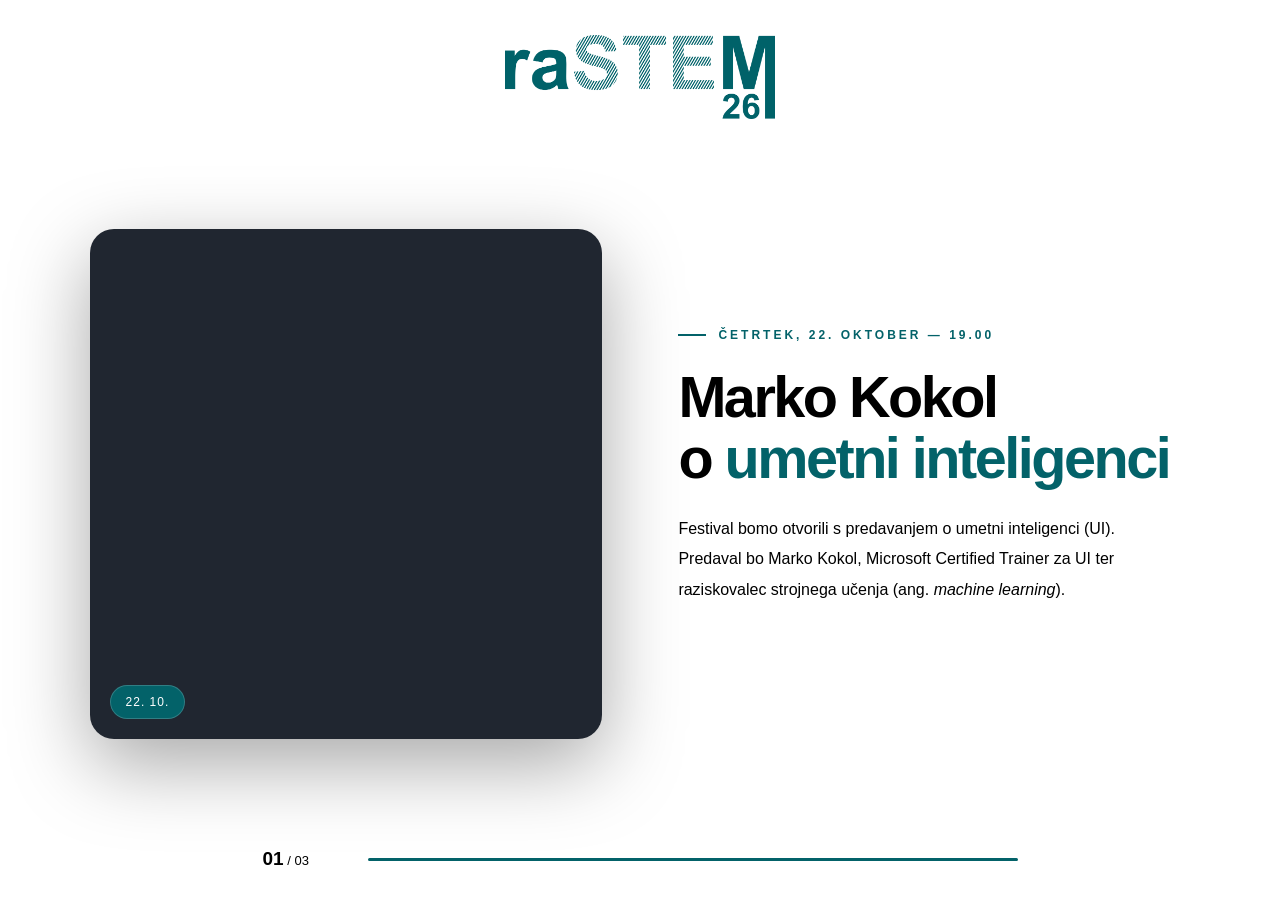
==== rastem26-slideshow-program.html @ 9f6ed9a5 "Rename index.html to rastem26-slideshow-program.html" ====
<!DOCTYPE html>
<html lang="en">

<head>
  <meta charset="UTF-8">
  <meta name="viewport" content="width=device-width, initial-scale=1.0">
  <title>RaSTEM 26</title>

  <style>
    /* ---------- GLOBAL STYLES ---------- */
    :root {
      --bg: #ffffff;
      --panel: #141821;
      --text: #000000;
      --muted: #000000;
      --accent: #036269;
      --duration: 8.3s;
    }

    * {
      margin: 0;
      padding: 0;
      box-sizing: border-box;
    }

    body {
      min-height: 100vh;
      background-color: #ffffff;
      color: var(--text);
      font-family: Inter, "Segoe UI", Arial, sans-serif;
      display: flex;
      flex-direction: column;
      padding: 0 7%;
      position: relative;
      isolation: isolate;
    }

    /*
    body::before {
      content: "";
      position: fixed;
      inset: -20%;
      z-index: -1;
      pointer-events: none;

      background: radial-gradient(ellipse at 105% 100%,
          #036269 0%,
          #036269 20%,
          transparent 35%);

      background-size: 100% 100%;
      transform-origin: 20% 15%;
      animation: ambientGlow 8s ease-in-out infinite alternate;
    }
      */

    @keyframes ambientGlow {
      0% {
        transform: scale(0.9) translate(0, 0);
        opacity: 0.5;
      }

      50% {
        transform: scale(1.05) translate(2%, 1%);
        opacity: 1;
      }

      100% {
        transform: scale(0.95) translate(-1%, 2%);
        opacity: 0.7;
      }
    }

    /* ---------- HEADER / LOGO ---------- */
    header {
      height: 130px;
      padding-top: 25px;
      display: flex;
      align-items: center;
      justify-content: center;
      position: relative;
      border-bottom: 1px solid rgba(255, 255, 255, 0.09);
    }

    .logo {
      display: flex;
      align-items: center;
      justify-content: center;
    }

    .logo img {
      display: block;
      max-width: 300px;
      max-height: 85px;
      width: auto;
      height: auto;
      object-fit: contain;
    }

    .header-label {
      color: var(--muted);
      font-size: 12px;
      letter-spacing: 2px;
      text-transform: uppercase;
    }

    /* ---------- SLIDESHOW ---------- */
    main {
      flex: 1;
      display: flex;
      align-items: center;
      justify-content: center;
      padding: 40px 0 30px;
    }

    .slideshow {
      width: 100%;
      max-width: 1250px;
    }

    .slide {
      display: none;
      grid-template-columns: 1fr 1fr;
      align-items: center;
      gap: clamp(30px, 6vw, 85px);
      animation: slideIn 0.7s ease both;
    }

    .slide.active {
      display: grid;
    }

    @keyframes slideIn {
      from {
        opacity: 0;
        transform: translateY(14px);
      }

      to {
        opacity: 1;
        transform: translateY(0);
      }
    }

    /* ---------- IMAGE COLUMN ---------- */
    .image-wrap {
      position: relative;
      height: min(58vh, 510px);
      min-height: 320px;
      overflow: hidden;
      border-radius: 24px;
      background: #202630;
      box-shadow: 0 25px 80px rgba(0, 0, 0, 0.35);
    }

    .image-wrap img {
      width: 100%;
      height: 100%;
      object-fit: cover;
      display: block;
      transition: transform 1s ease;
    }

    .slide.active .image-wrap img {
      animation: imageReveal 6s ease both;
    }

    @keyframes imageReveal {
      from {
        transform: scale(1.04);
      }

      to {
        transform: scale(1.12);
      }
    }

    .image-number {
      position: absolute;
      left: 20px;
      bottom: 20px;
      background: #036269;
      color: white;
      backdrop-filter: blur(12px);
      border: 1px solid rgba(255, 255, 255, 0.18);
      border-radius: 30px;
      padding: 9px 15px;
      font-size: 12px;
      letter-spacing: 1px;
    }

    /* ---------- TEXT COLUMN ---------- */
    .content {
      padding: 10px 0;
    }

    .eyebrow {
      display: flex;
      align-items: center;
      gap: 12px;
      color: var(--accent);
      font-size: 12px;
      font-weight: 700;
      text-transform: uppercase;
      letter-spacing: 3px;
      margin-bottom: 25px;
    }

    .eyebrow::before {
      content: "";
      width: 28px;
      height: 2px;
      background: var(--accent);
    }

    h1 {
      font-size: clamp(36px, 4.5vw, 68px);
      line-height: 1.06;
      letter-spacing: -2.5px;
      margin-bottom: 25px;
      font-weight: 750;
    }

    h1 span {
      color: var(--accent);
    }

    .description {
      max-width: 440px;
      color: var(--muted);
      font-size: 16px;
      line-height: 1.9;
      margin-bottom: 35px;
    }

    .slide-link {
      display: inline-flex;
      align-items: center;
      gap: 14px;
      color: var(--text);
      text-decoration: none;
      font-size: 13px;
      font-weight: 700;
      letter-spacing: 1px;
      text-transform: uppercase;
      transition: color 0.25s;
    }

    .slide-link:hover {
      color: var(--accent);
    }

    .arrow-circle {
      width: 42px;
      height: 42px;
      border: 1px solid rgba(255, 255, 255, 0.25);
      border-radius: 50%;
      display: grid;
      place-items: center;
      font-size: 18px;
      transition: background 0.25s, color 0.25s;
    }

    .slide-link:hover .arrow-circle {
      background: var(--accent);
      color: #101710;
    }

    /* ---------- FOOTER / CONTROLS ---------- */
    footer {
      padding: 20px 0 30px;
    }

    .footer-inner {
      display: flex;
      align-items: center;
      justify-content: space-between;
      gap: 25px;
    }

    .slide-counter {
      color: var(--muted);
      font-size: 13px;
      min-width: 80px;
    }

    .slide-counter strong {
      color: var(--text);
      font-size: 19px;
    }

    .progress-container {
      flex: none;
      width: 60%;
      max-width: 650px;
      height: 3px;
      background: #dadbdc;
      overflow: hidden;
      border-radius: 10px;
    }

    .progress-bar {
      width: 0%;
      height: 100%;
      background: var(--accent);
      transition: none;
    }

    .progress-bar.running {
      animation: progress var(--duration) linear forwards;
    }

    .footer-inner {
      justify-content: center;
    }

    .progress-container {
      flex: none;
      width: 60%;
      max-width: 650px;
    }

    @keyframes progress {
      from {
        width: 0%;
      }

      to {
        width: 100%;
      }
    }

    .controls {
      align-items: center;
      gap: 10px;
      display: none !important;
    }

    .control-btn {
      width: 44px;
      height: 44px;
      border: 1px solid rgba(255, 255, 255, 0.18);
      border-radius: 50%;
      color: var(--text);
      background: transparent;
      cursor: pointer;
      font-size: 18px;
      transition: background 0.2s, color 0.2s;
    }

    .control-btn:hover {
      background: var(--accent);
      color: #101710;
    }

    .control-btn:focus-visible,
    .slide-link:focus-visible {
      outline: 2px solid var(--accent);
      outline-offset: 4px;
    }

    /* ---------- MOBILE ---------- */
    @media (max-width: 760px) {
      body {
        padding: 0 6%;
      }

      header {
        height: 78px;
      }

      .header-label {
        font-size: 10px;
        letter-spacing: 1px;
      }

      .logo {
        font-size: 17px;
      }

      .logo-symbol {
        width: 34px;
        height: 34px;
      }

      main {
        padding: 28px 0;
      }

      .slide {
        grid-template-columns: 1fr;
        gap: 28px;
      }

      .image-wrap {
        height: 35vh;
        min-height: 230px;
        max-height: 350px;
        border-radius: 18px;
      }

      .content {
        padding: 0 2px;
      }

      .eyebrow {
        margin-bottom: 16px;
      }

      h1 {
        font-size: clamp(36px, 9vw, 54px);
        letter-spacing: -1.5px;
        margin-bottom: 18px;
      }

      .description {
        font-size: 14px;
        line-height: 1.8;
        margin-bottom: 22px;
      }

      footer {
        padding: 15px 0 22px;
      }

      .footer-inner {
        gap: 12px;
      }

      .slide-counter {
        min-width: 65px;
        font-size: 11px;
      }

      .slide-counter strong {
        font-size: 16px;
      }

      .control-btn {
        width: 38px;
        height: 38px;
      }

      .controls {
        gap: 6px;
      }
    }

    @media (prefers-reduced-motion: reduce) {

      *,
      *::before,
      *::after {
        animation-duration: 0.01ms !important;
        transition-duration: 0.01ms !important;
      }
    }
  </style>
</head>

<body>

  <!-- HEADER -->
  <header>
    <div class="logo">
      <img src="logo.png" alt="My Logo">
    </div>
  </header>

  <!-- MAIN SLIDESHOW -->
  <main>
    <div class="slideshow" aria-live="polite">

      <!-- SLIDE 1 -->
      <section class="slide active" aria-label="Slide 1 of 3">
        <div class="image-wrap">
          <img src="https://i.ibb.co/5hpwjkB6/kokol.jpg">
          <div class="image-number">22. 10.</div>
        </div>

        <div class="content">
          <div class="eyebrow">četrtek, 22. oktober — 19.00</div>
          <h1>Marko Kokol<br>o <span>umetni inteligenci</span></h1>
          <p class="description">
            Festival bomo otvorili s predavanjem o umetni inteligenci (UI).<br>
            Predaval bo Marko Kokol, Microsoft Certified Trainer za UI ter raziskovalec strojnega učenja
            (ang. <i>machine learning</i>).
          </p>
        </div>
      </section>

      <!-- SLIDE 2 -->
      <section class="slide" aria-label="Slide 2 of 3">
        <div class="image-wrap">
          <img src="https://jozefstefan.org/wp_2020/wp-content/uploads/2025/10/IMG_6605-2048x1536.jpeg">
          <div class="image-number">23. 10.</div>
        </div>

        <div class="content">
          <div class="eyebrow">petek, 23. oktober — ves dan</div>
          <h1>Obiski <span>osnovnih</span><br>in <span>srednjih šol</span></h1>
          <p class="description">
            Učenci osnovnih in nižjih srednjih šol bodo spoznali naše laboratorije in opremo, predvsem pa
            se bodo preizkusili v praktičnih eksperimentih.
          </p>
        </div>
      </section>

      <!-- SLIDE 3 -->
      <section class="slide" aria-label="Slide 3 of 3">
        <div class="image-wrap">
          <img src="https://jozefstefan.org/wp_2020/wp-content/uploads/2025/10/IMG_6503-1-2048x1536.jpeg">
          <div class="image-number">24. 10.</div>
        </div>

        <div class="content">
          <div class="eyebrow">sobota, 24. oktober — 10.00-12.00</div>
          <h1><span>Tehniško<br>znanstveni</span><br>sejem</h1>
          <p class="description">
            Lahko boste izvedli eksperimente v naših laboratorijih,
            prisluhnili znanstvenim predavanjem v slovenskem, italijanskem in angleškem jeziku, spoznali naše partnerje
            ter si ogledali tehniško-znanstveni sejem.
          </p>
        </div>
      </section>

    </div>
  </main>

  <!-- FOOTER CONTROLS -->
  <footer>
    <div class="footer-inner">

      <div class="slide-counter" aria-live="off">
        <strong id="current">01</strong>
        <span> / 03</span>
      </div>

      <div class="progress-container" aria-hidden="true">
        <div class="progress-bar" id="progress"></div>
      </div>

      <div class="controls">
        <button class="control-btn" id="pauseBtn" aria-label="Pause slideshow" title="Pause">
          Ⅱ
        </button>
        <button class="control-btn" id="prevBtn" aria-label="Previous slide" title="Previous">
          ←
        </button>
        <button class="control-btn" id="nextBtn" aria-label="Next slide" title="Next">
          →
        </button>
      </div>

    </div>
  </footer>

  <script>
    // ---------- SLIDESHOW SETTINGS ----------
    const SLIDE_DURATION = 8000;

    const slides = Array.from(document.querySelectorAll(".slide"));
    const currentLabel = document.getElementById("current");
    const progress = document.getElementById("progress");
    const pauseBtn = document.getElementById("pauseBtn");
    const prevBtn = document.getElementById("prevBtn");
    const nextBtn = document.getElementById("nextBtn");

    let currentIndex = 0;
    let timer = null;
    let startedAt = 0;
    let remaining = SLIDE_DURATION;
    let isPaused = false;

    // ---------- PROGRESS BAR ----------
    function startProgress() {
      progress.style.transition = "none";
      progress.style.width = "0%";

      // Force the browser to apply the reset.
      void progress.offsetWidth;

      // Animate the bar across the slide duration.
      progress.style.transition =
        `width ${remaining}ms linear`;

      progress.style.width = "100%";
    }

    // ---------- DISPLAY SLIDE ----------
    function showSlide(index) {
      clearTimeout(timer);

      currentIndex = (index + slides.length) % slides.length;

      slides.forEach((slide, i) => {
        slide.classList.toggle("active", i === currentIndex);
        slide.setAttribute("aria-hidden", i !== currentIndex);
      });

      currentLabel.textContent =
        String(currentIndex + 1).padStart(2, "0");

      remaining = SLIDE_DURATION;
      progress.style.width = "0%";

      if (!isPaused) {
        scheduleNext();
      }
    }

    // ---------- AUTO-ADVANCE ----------
    function scheduleNext() {
      clearTimeout(timer);
      startedAt = Date.now();

      startProgress();

      timer = setTimeout(() => {
        showSlide(currentIndex + 1);
      }, remaining);
    }

    // ---------- NEXT / PREVIOUS ----------
    function nextSlide() {
      showSlide(currentIndex + 1);
    }

    function prevSlide() {
      showSlide(currentIndex - 1);
    }

    nextBtn.addEventListener("click", nextSlide);
    prevBtn.addEventListener("click", prevSlide);

    document.querySelectorAll("[data-next]").forEach(link => {
      link.addEventListener("click", event => {
        event.preventDefault();
        nextSlide();
      });
    });

    // ---------- PAUSE / RESUME ----------
    function togglePause() {
      isPaused = !isPaused;

      if (isPaused) {
        clearTimeout(timer);

        remaining = Math.max(
          0,
          remaining - (Date.now() - startedAt)
        );

        progress.style.animationPlayState = "paused";
        pauseBtn.textContent = "▶";
        pauseBtn.setAttribute("aria-label", "Resume slideshow");
        pauseBtn.title = "Resume";
      } else {
        // If the slide timer has expired, move on immediately.
        if (remaining <= 0) {
          showSlide(currentIndex + 1);
        } else {
          pauseBtn.textContent = "Ⅱ";
          pauseBtn.setAttribute("aria-label", "Pause slideshow");
          pauseBtn.title = "Pause";
          scheduleNext();
        }
      }

      if (isPaused) {
        pauseBtn.textContent = "▶";
        pauseBtn.setAttribute("aria-label", "Resume slideshow");
        pauseBtn.title = "Resume";
      }
    }

    pauseBtn.addEventListener("click", togglePause);

    // ---------- KEYBOARD NAVIGATION ----------
    document.addEventListener("keydown", event => {
      if (event.key === "ArrowRight") nextSlide();
      if (event.key === "ArrowLeft") prevSlide();

      if (event.code === "Space" &&
        !["INPUT", "TEXTAREA"].includes(document.activeElement.tagName)) {
        event.preventDefault();
        togglePause();
      }
    });

    // ---------- START ----------
    showSlide(0);
  </script>

</body>

</html>
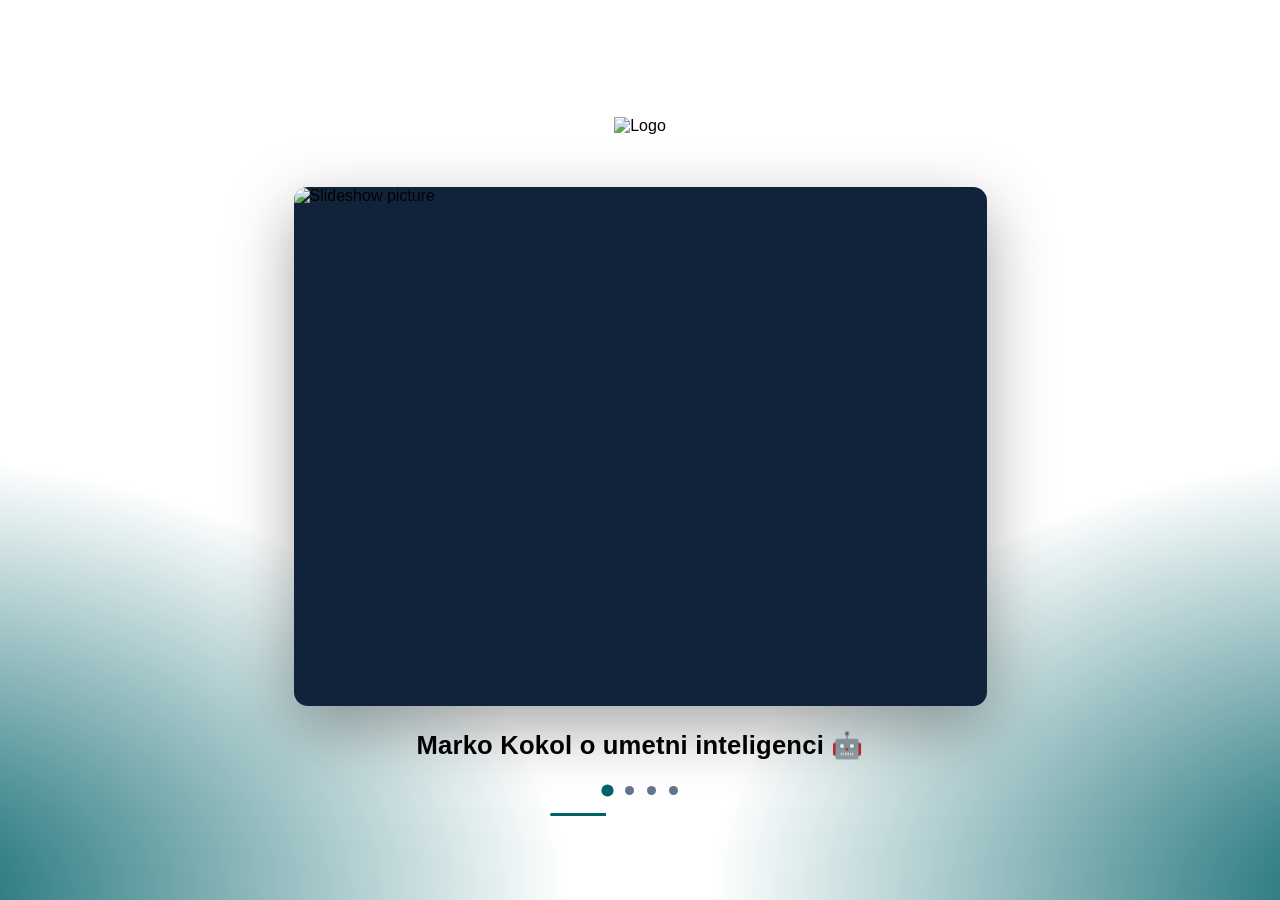
==== commit e4fa881b: "Update rastem26-slideshow-program.html" ====
--- a/rastem26-slideshow-program.html
+++ b/rastem26-slideshow-program.html
@@ -4,455 +4,205 @@
 <head>
   <meta charset="UTF-8">
   <meta name="viewport" content="width=device-width, initial-scale=1.0">
-  <title>RaSTEM 26</title>
+  <title>RaSTEM26</title>
 
   <style>
-    /* ---------- GLOBAL STYLES ---------- */
-    :root {
-      --bg: #ffffff;
-      --panel: #141821;
-      --text: #000000;
-      --muted: #000000;
-      --accent: #036269;
-      --duration: 8.3s;
-    }
-
     * {
+      box-sizing: border-box;
       margin: 0;
       padding: 0;
-      box-sizing: border-box;
+    }
+
+    :root {
+      --background: #ffffff;
+      --accent: #036269;
+      --text: #030303;
+      --muted: #a7b6ca;
     }
 
     body {
       min-height: 100vh;
-      background-color: #ffffff;
+      min-height: 100dvh;
+      font-family: Inter, "Segoe UI", Arial, sans-serif;
       color: var(--text);
-      font-family: Inter, "Segoe UI", Arial, sans-serif;
+      background:
+        radial-gradient(ellipse at 110% 100%, #036269 0%, transparent 35%),
+        radial-gradient(ellipse at -10% 100%, #036269 0%, transparent 35%);
+      display: flex;
+      align-items: center;
+      justify-content: center;
+      padding: 28px;
+      overflow: hidden;
+    }
+
+
+    .slideshow {
+      width: 100%;
+      max-width: 900px;
+      height: 100%;
       display: flex;
       flex-direction: column;
-      padding: 0 7%;
-      position: relative;
-      isolation: isolate;
-    }
-
-    /*
-    body::before {
-      content: "";
-      position: fixed;
-      inset: -20%;
-      z-index: -1;
-      pointer-events: none;
-
-      background: radial-gradient(ellipse at 105% 100%,
-          #036269 0%,
-          #036269 20%,
-          transparent 35%);
-
-      background-size: 100% 100%;
-      transform-origin: 20% 15%;
-      animation: ambientGlow 8s ease-in-out infinite alternate;
-    }
-      */
-
-    @keyframes ambientGlow {
-      0% {
-        transform: scale(0.9) translate(0, 0);
-        opacity: 0.5;
-      }
-
-      50% {
-        transform: scale(1.05) translate(2%, 1%);
-        opacity: 1;
-      }
-
-      100% {
-        transform: scale(0.95) translate(-1%, 2%);
-        opacity: 0.7;
-      }
-    }
-
-    /* ---------- HEADER / LOGO ---------- */
-    header {
-      height: 130px;
-      padding-top: 25px;
-      display: flex;
-      align-items: center;
-      justify-content: center;
-      position: relative;
-      border-bottom: 1px solid rgba(255, 255, 255, 0.09);
+      align-items: center;
+      justify-content: center;
+      gap: clamp(8px, 2vh, 18px);
+    }
+
+    .logo-container {
+      height: clamp(45px, 10vh, 85px);
+      width: 100%;
+      display: flex;
+      align-items: center;
+      justify-content: center;
+      flex-shrink: 0;
     }
 
     .logo {
-      display: flex;
-      align-items: center;
-      justify-content: center;
-    }
-
-    .logo img {
-      display: block;
-      max-width: 300px;
-      max-height: 85px;
+      max-width: min(200px, 60vw);
+      max-height: 100%;
       width: auto;
       height: auto;
       object-fit: contain;
     }
 
-    .header-label {
-      color: var(--muted);
-      font-size: 12px;
-      letter-spacing: 2px;
-      text-transform: uppercase;
-    }
-
-    /* ---------- SLIDESHOW ---------- */
-    main {
-      flex: 1;
-      display: flex;
-      align-items: center;
-      justify-content: center;
-      padding: 40px 0 30px;
-    }
-
-    .slideshow {
-      width: 100%;
-      max-width: 1250px;
-    }
-
-    .slide {
-      display: none;
-      grid-template-columns: 1fr 1fr;
-      align-items: center;
-      gap: clamp(30px, 6vw, 85px);
-      animation: slideIn 0.7s ease both;
-    }
-
-    .slide.active {
-      display: grid;
-    }
-
-    @keyframes slideIn {
-      from {
-        opacity: 0;
-        transform: translateY(14px);
-      }
-
-      to {
-        opacity: 1;
-        transform: translateY(0);
-      }
-    }
-
-    /* ---------- IMAGE COLUMN ---------- */
-    .image-wrap {
+    .picture-frame {
       position: relative;
-      height: min(58vh, 510px);
-      min-height: 320px;
+      width: min(77%, 900px, 110vh);
+      aspect-ratio: 4 / 3;
+      height: auto;
+      flex: 0 1 auto;
+      min-height: 0;
+      background: #10233a;
+      border-radius: 14px;
       overflow: hidden;
-      border-radius: 24px;
-      background: #202630;
-      box-shadow: 0 25px 80px rgba(0, 0, 0, 0.35);
-    }
-
-    .image-wrap img {
+      box-shadow: 0 22px 65px rgba(0, 0, 0, 0.35);
+    }
+
+    .slide-image {
+      display: block;
       width: 100%;
       height: 100%;
-      object-fit: cover;
+      object-fit: contain;
+    }
+
+    .caption {
+      flex-shrink: 0;
+      min-height: 32px;
+      display: flex;
+      align-items: center;
+      justify-content: center;
+      text-align: center;
+      font-size: clamp(16px, 2.5vw, 28px);
+      font-weight: 600;
+      padding: 0 10px;
+    }
+
+    .indicators {
+      flex-shrink: 0;
+    }
+
+    .progress-track {
+      flex-shrink: 0;
+    }
+
+
+    .slide-image {
       display: block;
-      transition: transform 1s ease;
-    }
-
-    .slide.active .image-wrap img {
-      animation: imageReveal 6s ease both;
-    }
-
-    @keyframes imageReveal {
-      from {
-        transform: scale(1.04);
-      }
-
-      to {
-        transform: scale(1.12);
-      }
-    }
-
-    .image-number {
-      position: absolute;
-      left: 20px;
-      bottom: 20px;
-      background: #036269;
-      color: white;
-      backdrop-filter: blur(12px);
-      border: 1px solid rgba(255, 255, 255, 0.18);
-      border-radius: 30px;
-      padding: 9px 15px;
-      font-size: 12px;
-      letter-spacing: 1px;
-    }
-
-    /* ---------- TEXT COLUMN ---------- */
-    .content {
-      padding: 10px 0;
-    }
-
-    .eyebrow {
-      display: flex;
-      align-items: center;
-      gap: 12px;
-      color: var(--accent);
-      font-size: 12px;
-      font-weight: 700;
-      text-transform: uppercase;
-      letter-spacing: 3px;
-      margin-bottom: 25px;
-    }
-
-    .eyebrow::before {
-      content: "";
-      width: 28px;
-      height: 2px;
+      width: 100%;
+      height: 100%;
+      object-fit: contain;
+    }
+
+
+    .slide-image.fade {
+      opacity: 0;
+    }
+
+    /* BOTTOM CAPTION */
+
+    .caption {
+      min-height: 42px;
+      display: flex;
+      align-items: center;
+      justify-content: center;
+      text-align: center;
+      font-size: clamp(20px, 2vw, 32px);
+      font-weight: 600;
+      letter-spacing: 0.2px;
+      padding: 0 10px;
+    }
+
+    /* SLIDE INDICATORS */
+
+    .indicators {
+      display: flex;
+      justify-content: center;
+      align-items: center;
+      gap: 13px;
+      padding-top: 2px;
+    }
+
+    .dot {
+      width: 9px;
+      height: 9px;
+      border-radius: 50%;
+      background: #62758f;
+      transition: background 0.3s, transform 0.3s;
+    }
+
+    .dot.active {
       background: var(--accent);
-    }
-
-    h1 {
-      font-size: clamp(36px, 4.5vw, 68px);
-      line-height: 1.06;
-      letter-spacing: -2.5px;
-      margin-bottom: 25px;
-      font-weight: 750;
-    }
-
-    h1 span {
-      color: var(--accent);
-    }
-
-    .description {
-      max-width: 440px;
-      color: var(--muted);
-      font-size: 16px;
-      line-height: 1.9;
-      margin-bottom: 35px;
-    }
-
-    .slide-link {
-      display: inline-flex;
-      align-items: center;
-      gap: 14px;
-      color: var(--text);
-      text-decoration: none;
-      font-size: 13px;
-      font-weight: 700;
-      letter-spacing: 1px;
-      text-transform: uppercase;
-      transition: color 0.25s;
-    }
-
-    .slide-link:hover {
-      color: var(--accent);
-    }
-
-    .arrow-circle {
-      width: 42px;
-      height: 42px;
-      border: 1px solid rgba(255, 255, 255, 0.25);
-      border-radius: 50%;
-      display: grid;
-      place-items: center;
-      font-size: 18px;
-      transition: background 0.25s, color 0.25s;
-    }
-
-    .slide-link:hover .arrow-circle {
-      background: var(--accent);
-      color: #101710;
-    }
-
-    /* ---------- FOOTER / CONTROLS ---------- */
-    footer {
-      padding: 20px 0 30px;
-    }
-
-    .footer-inner {
-      display: flex;
-      align-items: center;
-      justify-content: space-between;
-      gap: 25px;
-    }
-
-    .slide-counter {
-      color: var(--muted);
-      font-size: 13px;
-      min-width: 80px;
-    }
-
-    .slide-counter strong {
-      color: var(--text);
-      font-size: 19px;
-    }
-
-    .progress-container {
-      flex: none;
-      width: 60%;
-      max-width: 650px;
+      transform: scale(1.35);
+    }
+
+    /* PROGRESS BAR */
+
+    .progress-track {
+      width: 180px;
       height: 3px;
-      background: #dadbdc;
+      border-radius: 10px;
       overflow: hidden;
-      border-radius: 10px;
+      background: rgba(255, 255, 255, 0.13);
     }
 
     .progress-bar {
       width: 0%;
       height: 100%;
       background: var(--accent);
-      transition: none;
-    }
-
-    .progress-bar.running {
-      animation: progress var(--duration) linear forwards;
-    }
-
-    .footer-inner {
-      justify-content: center;
-    }
-
-    .progress-container {
-      flex: none;
-      width: 60%;
-      max-width: 650px;
-    }
-
-    @keyframes progress {
-      from {
-        width: 0%;
-      }
-
-      to {
-        width: 100%;
-      }
-    }
-
-    .controls {
-      align-items: center;
-      gap: 10px;
-      display: none !important;
-    }
-
-    .control-btn {
-      width: 44px;
-      height: 44px;
-      border: 1px solid rgba(255, 255, 255, 0.18);
-      border-radius: 50%;
-      color: var(--text);
-      background: transparent;
-      cursor: pointer;
-      font-size: 18px;
-      transition: background 0.2s, color 0.2s;
-    }
-
-    .control-btn:hover {
-      background: var(--accent);
-      color: #101710;
-    }
-
-    .control-btn:focus-visible,
-    .slide-link:focus-visible {
-      outline: 2px solid var(--accent);
-      outline-offset: 4px;
-    }
-
-    /* ---------- MOBILE ---------- */
-    @media (max-width: 760px) {
+    }
+
+    @media (max-width: 600px) {
       body {
-        padding: 0 6%;
-      }
-
-      header {
-        height: 78px;
-      }
-
-      .header-label {
-        font-size: 10px;
-        letter-spacing: 1px;
+        padding: 16px;
+      }
+
+      .slideshow {
+        gap: 17px;
+      }
+
+      .logo-container {
+        height: 75px;
       }
 
       .logo {
-        font-size: 17px;
-      }
-
-      .logo-symbol {
-        width: 34px;
-        height: 34px;
-      }
-
-      main {
-        padding: 28px 0;
-      }
-
-      .slide {
-        grid-template-columns: 1fr;
-        gap: 28px;
-      }
-
-      .image-wrap {
-        height: 35vh;
-        min-height: 230px;
-        max-height: 350px;
-        border-radius: 18px;
-      }
-
-      .content {
-        padding: 0 2px;
-      }
-
-      .eyebrow {
-        margin-bottom: 16px;
-      }
-
-      h1 {
-        font-size: clamp(36px, 9vw, 54px);
-        letter-spacing: -1.5px;
-        margin-bottom: 18px;
-      }
-
-      .description {
-        font-size: 14px;
-        line-height: 1.8;
-        margin-bottom: 22px;
-      }
-
-      footer {
-        padding: 15px 0 22px;
-      }
-
-      .footer-inner {
-        gap: 12px;
-      }
-
-      .slide-counter {
-        min-width: 65px;
-        font-size: 11px;
-      }
-
-      .slide-counter strong {
-        font-size: 16px;
-      }
-
-      .control-btn {
-        width: 38px;
-        height: 38px;
-      }
-
-      .controls {
-        gap: 6px;
+        max-height: 75px;
+        max-width: 190px;
+      }
+
+      .picture-frame {
+        border-radius: 12px;
+        max-height: none;
+      }
+
+      .caption {
+        min-height: 36px;
       }
     }
 
     @media (prefers-reduced-motion: reduce) {
 
-      *,
-      *::before,
-      *::after {
-        animation-duration: 0.01ms !important;
-        transition-duration: 0.01ms !important;
+      .slide-image,
+      .dot {
+        transition: none;
       }
     }
   </style>
@@ -460,237 +210,137 @@
 
 <body>
 
-  <!-- HEADER -->
-  <header>
-    <div class="logo">
-      <img src="logo.png" alt="My Logo">
+  <main class="slideshow">
+
+    <!-- LOGO: replace this URL with your PNG logo -->
+    <div class="logo-container">
+      <img class="logo" src="https://i.ibb.co/MD7kN5Jq/ra-STEM-26-wht.png" alt="Logo">
     </div>
-  </header>
-
-  <!-- MAIN SLIDESHOW -->
-  <main>
-    <div class="slideshow" aria-live="polite">
-
-      <!-- SLIDE 1 -->
-      <section class="slide active" aria-label="Slide 1 of 3">
-        <div class="image-wrap">
-          <img src="https://i.ibb.co/5hpwjkB6/kokol.jpg">
-          <div class="image-number">22. 10.</div>
-        </div>
-
-        <div class="content">
-          <div class="eyebrow">četrtek, 22. oktober — 19.00</div>
-          <h1>Marko Kokol<br>o <span>umetni inteligenci</span></h1>
-          <p class="description">
-            Festival bomo otvorili s predavanjem o umetni inteligenci (UI).<br>
-            Predaval bo Marko Kokol, Microsoft Certified Trainer za UI ter raziskovalec strojnega učenja
-            (ang. <i>machine learning</i>).
-          </p>
-        </div>
-      </section>
-
-      <!-- SLIDE 2 -->
-      <section class="slide" aria-label="Slide 2 of 3">
-        <div class="image-wrap">
-          <img src="https://jozefstefan.org/wp_2020/wp-content/uploads/2025/10/IMG_6605-2048x1536.jpeg">
-          <div class="image-number">23. 10.</div>
-        </div>
-
-        <div class="content">
-          <div class="eyebrow">petek, 23. oktober — ves dan</div>
-          <h1>Obiski <span>osnovnih</span><br>in <span>srednjih šol</span></h1>
-          <p class="description">
-            Učenci osnovnih in nižjih srednjih šol bodo spoznali naše laboratorije in opremo, predvsem pa
-            se bodo preizkusili v praktičnih eksperimentih.
-          </p>
-        </div>
-      </section>
-
-      <!-- SLIDE 3 -->
-      <section class="slide" aria-label="Slide 3 of 3">
-        <div class="image-wrap">
-          <img src="https://jozefstefan.org/wp_2020/wp-content/uploads/2025/10/IMG_6503-1-2048x1536.jpeg">
-          <div class="image-number">24. 10.</div>
-        </div>
-
-        <div class="content">
-          <div class="eyebrow">sobota, 24. oktober — 10.00-12.00</div>
-          <h1><span>Tehniško<br>znanstveni</span><br>sejem</h1>
-          <p class="description">
-            Lahko boste izvedli eksperimente v naših laboratorijih,
-            prisluhnili znanstvenim predavanjem v slovenskem, italijanskem in angleškem jeziku, spoznali naše partnerje
-            ter si ogledali tehniško-znanstveni sejem.
-          </p>
-        </div>
-      </section>
-
+
+    <!-- MAIN 4:3 IMAGE -->
+    <div class="picture-frame">
+      <img class="slide-image" id="slideImage" src="" alt="Slideshow picture">
     </div>
+
+    <!-- TEXT BELOW THE PICTURE -->
+    <div class="caption" id="caption"></div>
+
+    <!-- FIVE SLIDE INDICATORS -->
+    <div class="indicators" id="indicators">
+      <span class="dot active"></span>
+      <span class="dot"></span>
+      <span class="dot"></span>
+      <span class="dot"></span>
+    </div>
+
+    <!-- FOUR-SECOND PROGRESS BAR -->
+    <div class="progress-track">
+      <div class="progress-bar" id="progressBar"></div>
+    </div>
+
   </main>
 
-  <!-- FOOTER CONTROLS -->
-  <footer>
-    <div class="footer-inner">
-
-      <div class="slide-counter" aria-live="off">
-        <strong id="current">01</strong>
-        <span> / 03</span>
-      </div>
-
-      <div class="progress-container" aria-hidden="true">
-        <div class="progress-bar" id="progress"></div>
-      </div>
-
-      <div class="controls">
-        <button class="control-btn" id="pauseBtn" aria-label="Pause slideshow" title="Pause">
-          Ⅱ
-        </button>
-        <button class="control-btn" id="prevBtn" aria-label="Previous slide" title="Previous">
-          ←
-        </button>
-        <button class="control-btn" id="nextBtn" aria-label="Next slide" title="Next">
-          →
-        </button>
-      </div>
-
-    </div>
-  </footer>
-
   <script>
-    // ---------- SLIDESHOW SETTINGS ----------
-    const SLIDE_DURATION = 8000;
-
-    const slides = Array.from(document.querySelectorAll(".slide"));
-    const currentLabel = document.getElementById("current");
-    const progress = document.getElementById("progress");
-    const pauseBtn = document.getElementById("pauseBtn");
-    const prevBtn = document.getElementById("prevBtn");
-    const nextBtn = document.getElementById("nextBtn");
-
-    let currentIndex = 0;
-    let timer = null;
-    let startedAt = 0;
-    let remaining = SLIDE_DURATION;
-    let isPaused = false;
-
-    // ---------- PROGRESS BAR ----------
-    function startProgress() {
-      progress.style.transition = "none";
-      progress.style.width = "0%";
-
-      // Force the browser to apply the reset.
-      void progress.offsetWidth;
-
-      // Animate the bar across the slide duration.
-      progress.style.transition =
-        `width ${remaining}ms linear`;
-
-      progress.style.width = "100%";
-    }
-
-    // ---------- DISPLAY SLIDE ----------
+    /* ==================================================
+       EDIT ONLY THIS SECTION
+       ================================================== */
+
+    const LOGO_URL = "https://i.ibb.co/MD7kN5Jq/ra-STEM-26-wht.png";
+
+    const SLIDE_DURATION = 4000; // 4 seconds per slide
+
+    const slides = [
+      {
+        caption: "Marko Kokol o umetni inteligenci 🤖",
+        images: [
+          "https://jozefstefan.org/wp_2020/wp-content/uploads/2026/10/IMG_1191-2048x1536.jpeg",
+          "https://jozefstefan.org/wp_2020/wp-content/uploads/2026/10/IMG_1233-2048x1536.jpeg",
+          "https://jozefstefan.org/wp_2020/wp-content/uploads/2026/10/IMG_1253-2048x1536.jpeg"
+        ]
+      },
+      {
+        caption: "Obiski učencev osnovnih in srednjih šol 🚸",
+        images: [
+          "https://jozefstefan.org/wp_2020/wp-content/uploads/2026/10/IMG_1447-2048x1536.jpeg",
+          "https://jozefstefan.org/wp_2020/wp-content/uploads/2026/10/IMG_1283-2048x1536.jpeg",
+          "https://jozefstefan.org/wp_2020/wp-content/uploads/2026/10/IMG_1481-2048x1536.jpeg"
+        ]
+      },
+      {
+        caption: "Tehniško-znanstveni sejem 🔭",
+        images: [
+          "https://jozefstefan.org/wp_2020/wp-content/uploads/2026/10/IMG_1775-2048x1536.jpeg",
+          "https://jozefstefan.org/wp_2020/wp-content/uploads/2026/10/IMG_1702-2048x1536.jpeg",
+          "https://jozefstefan.org/wp_2020/wp-content/uploads/2026/10/IMG_1737-2048x1536.jpeg"
+        ]
+      },
+      {
+        caption: "Hvala za pomoč in sodelovanje ❤️",
+        images: [
+          "https://i.ibb.co/FLGLJSsx/IMG-9770-Large.jpg",
+          "https://i.ibb.co/FLGLJSsx/IMG-9770-Large.jpg",
+          "https://i.ibb.co/FLGLJSsx/IMG-9770-Large.jpg",
+        ]
+      },
+    ];
+
+    /* ==================================================
+       SLIDESHOW ENGINE — NO NEED TO EDIT BELOW
+       ================================================== */
+
+
+    const imageElement = document.getElementById("slideImage");
+    const captionElement = document.getElementById("caption");
+    const progressBar = document.getElementById("progressBar");
+    const dots = document.querySelectorAll(".dot");
+    const logoElement = document.querySelector(".logo");
+
+    logoElement.src = LOGO_URL;
+
+    // Randomly select one image from each group, once per page load.
+    const selectedSlides = slides.map(slide => ({
+      image: slide.images[
+        Math.floor(Math.random() * slide.images.length)
+      ],
+      caption: slide.caption
+    }));
+
+    let currentSlide = 0;
+    let slideStartTime = 0;
+    let animationFrame;
+
     function showSlide(index) {
-      clearTimeout(timer);
-
-      currentIndex = (index + slides.length) % slides.length;
-
-      slides.forEach((slide, i) => {
-        slide.classList.toggle("active", i === currentIndex);
-        slide.setAttribute("aria-hidden", i !== currentIndex);
+      currentSlide = index;
+
+      imageElement.src = selectedSlides[index].image;
+      captionElement.textContent = selectedSlides[index].caption;
+
+      dots.forEach((dot, i) => {
+        dot.classList.toggle("active", i === index);
       });
 
-      currentLabel.textContent =
-        String(currentIndex + 1).padStart(2, "0");
-
-      remaining = SLIDE_DURATION;
-      progress.style.width = "0%";
-
-      if (!isPaused) {
-        scheduleNext();
-      }
-    }
-
-    // ---------- AUTO-ADVANCE ----------
-    function scheduleNext() {
-      clearTimeout(timer);
-      startedAt = Date.now();
-
-      startProgress();
-
-      timer = setTimeout(() => {
-        showSlide(currentIndex + 1);
-      }, remaining);
-    }
-
-    // ---------- NEXT / PREVIOUS ----------
-    function nextSlide() {
-      showSlide(currentIndex + 1);
-    }
-
-    function prevSlide() {
-      showSlide(currentIndex - 1);
-    }
-
-    nextBtn.addEventListener("click", nextSlide);
-    prevBtn.addEventListener("click", prevSlide);
-
-    document.querySelectorAll("[data-next]").forEach(link => {
-      link.addEventListener("click", event => {
-        event.preventDefault();
-        nextSlide();
-      });
-    });
-
-    // ---------- PAUSE / RESUME ----------
-    function togglePause() {
-      isPaused = !isPaused;
-
-      if (isPaused) {
-        clearTimeout(timer);
-
-        remaining = Math.max(
-          0,
-          remaining - (Date.now() - startedAt)
-        );
-
-        progress.style.animationPlayState = "paused";
-        pauseBtn.textContent = "▶";
-        pauseBtn.setAttribute("aria-label", "Resume slideshow");
-        pauseBtn.title = "Resume";
-      } else {
-        // If the slide timer has expired, move on immediately.
-        if (remaining <= 0) {
-          showSlide(currentIndex + 1);
-        } else {
-          pauseBtn.textContent = "Ⅱ";
-          pauseBtn.setAttribute("aria-label", "Pause slideshow");
-          pauseBtn.title = "Pause";
-          scheduleNext();
-        }
-      }
-
-      if (isPaused) {
-        pauseBtn.textContent = "▶";
-        pauseBtn.setAttribute("aria-label", "Resume slideshow");
-        pauseBtn.title = "Resume";
-      }
-    }
-
-    pauseBtn.addEventListener("click", togglePause);
-
-    // ---------- KEYBOARD NAVIGATION ----------
-    document.addEventListener("keydown", event => {
-      if (event.key === "ArrowRight") nextSlide();
-      if (event.key === "ArrowLeft") prevSlide();
-
-      if (event.code === "Space" &&
-        !["INPUT", "TEXTAREA"].includes(document.activeElement.tagName)) {
-        event.preventDefault();
-        togglePause();
-      }
-    });
-
-    // ---------- START ----------
+      slideStartTime = performance.now();
+    }
+
+    function updateProgress(now) {
+      const elapsed = now - slideStartTime;
+      const progress = Math.min(elapsed / SLIDE_DURATION, 1);
+
+      progressBar.style.width = `${progress * 100}%`;
+
+      if (elapsed >= SLIDE_DURATION) {
+        // Always advance in order: 1 → 2 → 3 → 4 → 5 → 1
+        const nextSlide = (currentSlide + 1) % selectedSlides.length;
+        showSlide(nextSlide);
+      }
+
+      animationFrame = requestAnimationFrame(updateProgress);
+    }
+
+    // Start with slide 1.
     showSlide(0);
+    animationFrame = requestAnimationFrame(updateProgress);
+
   </script>
 
 </body>
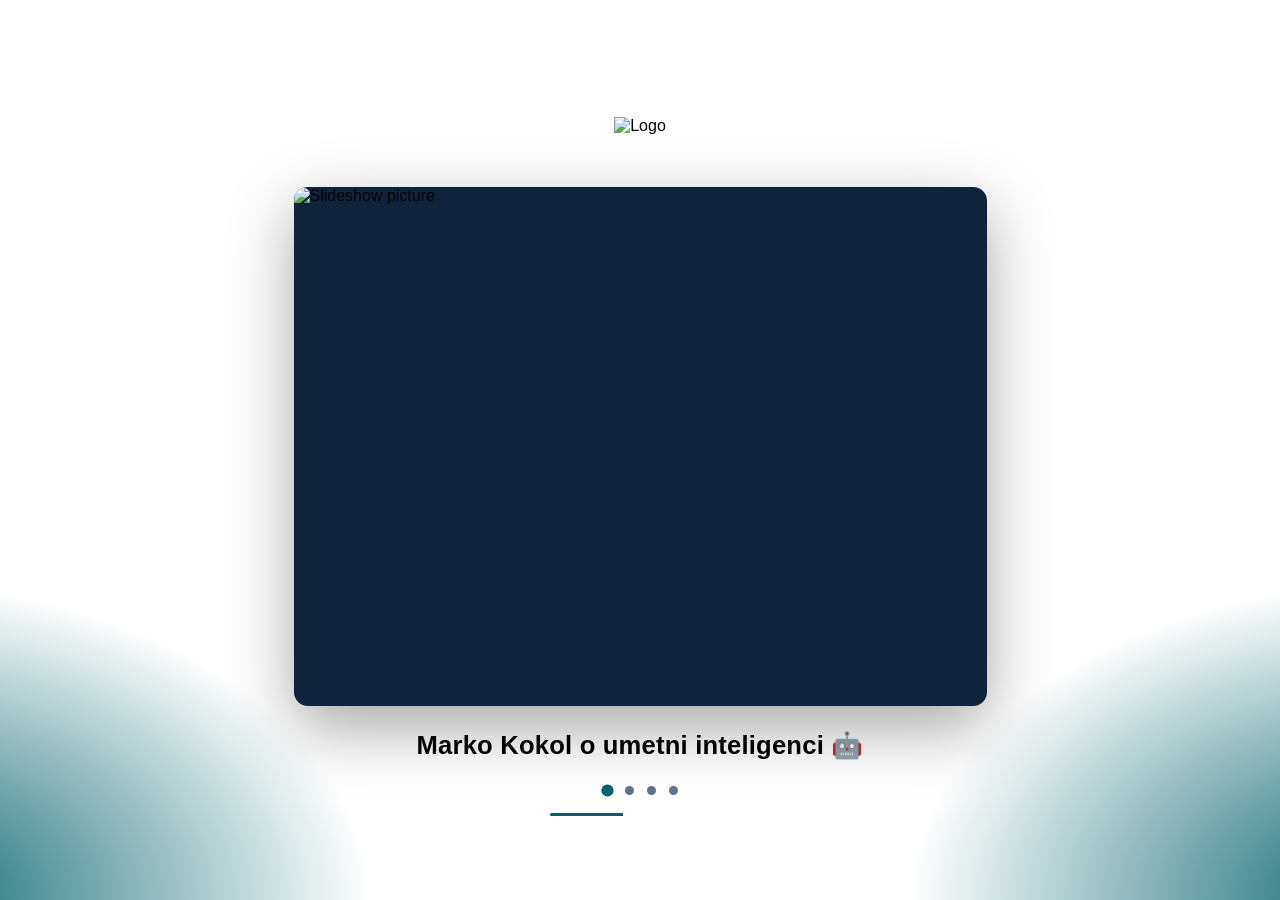
==== commit 4bbbea34: "Modify background gradient transparency and fix newline Adjusted gradient transparency in CSS and ad" ====
--- a/rastem26-slideshow-program.html
+++ b/rastem26-slideshow-program.html
@@ -26,8 +26,8 @@
       font-family: Inter, "Segoe UI", Arial, sans-serif;
       color: var(--text);
       background:
-        radial-gradient(ellipse at 110% 100%, #036269 0%, transparent 35%),
-        radial-gradient(ellipse at -10% 100%, #036269 0%, transparent 35%);
+        radial-gradient(ellipse at 110% 100%, #036269 0%, transparent 25%),
+        radial-gradient(ellipse at -10% 100%, #036269 0%, transparent 25%);
       display: flex;
       align-items: center;
       justify-content: center;
